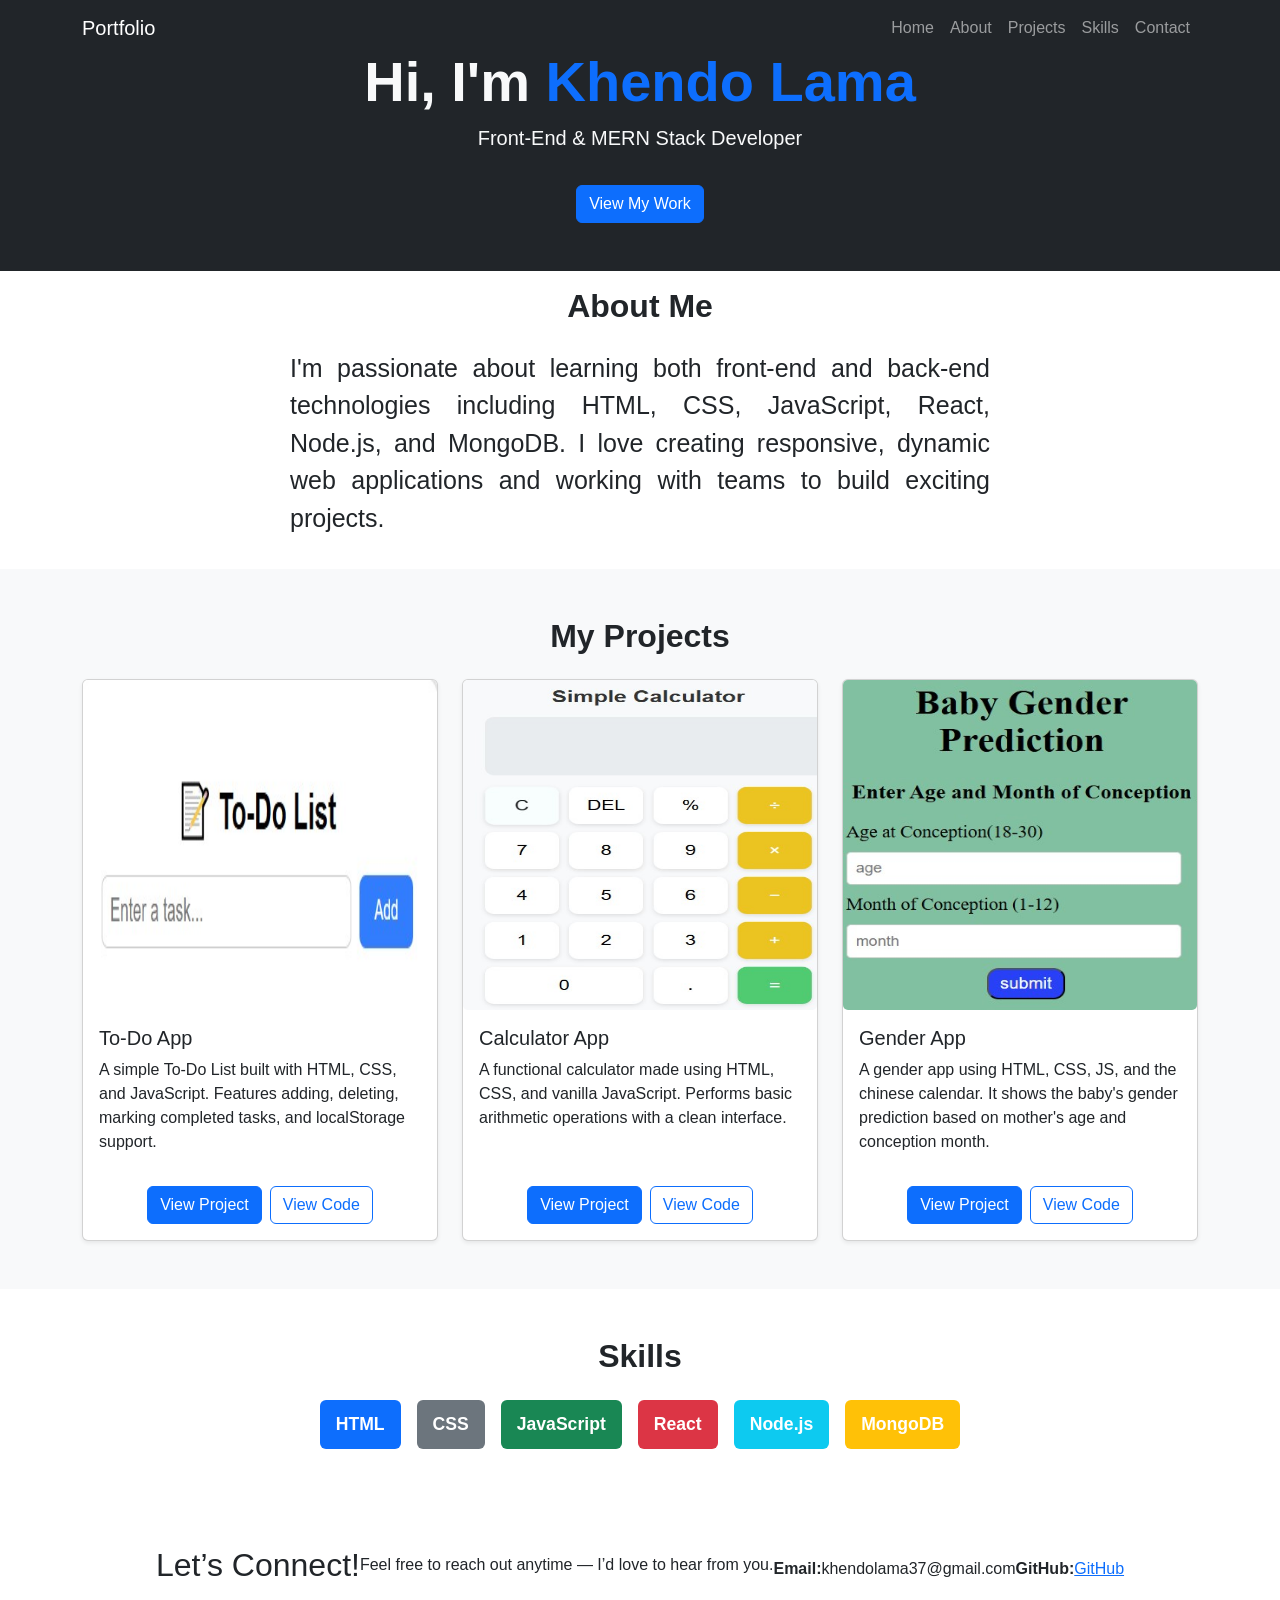
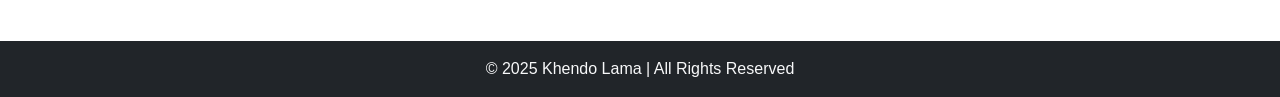
==== index.html @ 61788675 "Update index.html" ====
<!DOCTYPE html>
<html lang="en">
<head>
  <meta charset="UTF-8">
  <meta name="viewport" content="width=device-width, initial-scale=1.0">
  <title>Khendo Omo Lama | Portfolio</title>

  <link href="https://cdn.jsdelivr.net/npm/bootstrap@5.3.3/dist/css/bootstrap.min.css" rel="stylesheet">
  <link rel="stylesheet" href="style.css">
</head>
<body>
  <!-- NAVBAR -->
  <nav class="navbar navbar-expand-lg navbar-dark bg-dark fixed-top">
    <div class="container">
      <a class="navbar-brand" href="#home">Portfolio</a>
      <button class="navbar-toggler" type="button" data-bs-toggle="collapse" data-bs-target="#navbarNav">
        <span class="navbar-toggler-icon"></span>
      </button>
      <div class="collapse navbar-collapse" id="navbarNav">
        <ul class="navbar-nav ms-auto">
          <li class="nav-item"><a class="nav-link" href="#home">Home</a></li>
          <li class="nav-item"><a class="nav-link" href="#about">About</a></li>
          <li class="nav-item"><a class="nav-link" href="#projects">Projects</a></li>
          <li class="nav-item"><a class="nav-link" href="#skills">Skills</a></li>
          <li class="nav-item"><a class="nav-link" href="#contact">Contact</a></li>
        </ul>
      </div>
    </div>
  </nav>

  <!-- HOME SECTION -->
  <section id="home" class="py-5 text-center text-light bg-dark">
    <div class="container">
      <h1 class="display-4 fw-bold">Hi, I'm <span class="text-primary">Khendo Lama</span></h1>
      <p class="lead">Front-End & MERN Stack Developer</p>
      <a href="#projects" class="btn btn-primary mt-3">View My Work</a>
    </div>
  </section>

  <!-- ABOUT SECTION -->
  <section id="about" class="py-3">
    <div class="container text-center">
      <h2 class="fw-bold mb-4">About Me</h2>
      <p class="lead mx-auto" style="max-width: 700px;">
        I'm passionate about learning both front-end and back-end technologies including HTML, CSS, JavaScript, React, Node.js, and MongoDB. I love creating responsive, dynamic web applications and working with teams to build exciting projects.
      </p>
    </div>
  </section>

  <!-- PROJECTS SECTION -->
  <section id="projects" class="py-5 bg-light">
    <div class="container">
      <h2 class="text-center mb-4">My Projects</h2>
      <div class="row row-cols-1 row-cols-md-3 g-4">

        <!-- To-Do App -->
        <div class="col">
          <div class="card shadow-sm h-100 project-card">
            <img src="images/todo.jpg" class="card-img-top project-img" alt="To-Do App">
            <div class="card-body d-flex flex-column">
              <h5 class="card-title">To-Do App</h5>
              <p class="card-text flex-grow-1">
                A simple To-Do List built with HTML, CSS, and JavaScript. Features adding, deleting, marking completed tasks, and localStorage support.
              </p>

              <!-- BUTTONS HERE -->
              <div class="mt-auto text-center d-flex justify-content-center gap-2">
                <a href="https://khendolama.github.io/todo-app/" class="btn btn-primary mt-3" target="_blank">View Project</a>
                <a href="https://github.com/Khendolama/todo-app "class="btn btn-outline-primary mt-3" target="_blank">View Code</a>
              </div>
            </div>
          </div>
        </div>

        <!-- Calculator App -->
        <div class="col">
          <div class="card shadow-sm h-100 project-card">
            <img src="images/calculator.jpg" class="card-img-top project-img" alt="Calculator App">
            <div class="card-body d-flex flex-column">
              <h5 class="card-title">Calculator App</h5>
              <p class="card-text flex-grow-1">
                A functional calculator made using HTML, CSS, and vanilla JavaScript. Performs basic arithmetic operations with a clean interface.
              </p>

              <!-- BUTTONS HERE -->
              <div class="mt-auto text-center d-flex justify-content-center gap-2">
                <a href="https://khendolama.github.io/calculator-app/" class="btn btn-primary mt-3" target="_blank">View Project</a>
                <a href="https://github.com/Khendolama/calculator-app" class="btn btn-outline-primary mt-3" target="_blank">View Code</a>
              </div>
            </div>
          </div>
        </div>

        <!-- Gender App -->
        <div class="col">
          <div class="card shadow-sm h-100 project-card">
            <img src="images/babyGender.jpg" class="card-img-top project-img" alt="Gender App">
            <div class="card-body d-flex flex-column">
              <h5 class="card-title">Gender App</h5>
              <p class="card-text flex-grow-1">
                A gender app using HTML, CSS, JS, and the chinese calendar. It shows the baby's gender prediction based on mother's age and conception month.
              </p>

              <!-- BUTTONS HERE -->
              <div class="mt-auto text-center d-flex justify-content-center gap-2">
                <a href="https://khendolama.github.io/gender-app/" class="btn btn-primary mt-3" target="_blank">View Project</a>
                <a href="https://github.com/Khendolama/gender-prediction-app" class="btn btn-outline-primary mt-3" target="_blank">View Code</a>
              </div>
            </div>
          </div>
        </div>
      </div>
    </div>
  </section>

  <!-- SKILLS SECTION -->
  <section id="skills" class="py-5 text-center">
    <div class="container">
      <h2 class="fw-bold mb-4">Skills</h2>
      <div class="d-flex flex-wrap justify-content-center gap-3">
        <span class="badge bg-primary p-3">HTML</span>
        <span class="badge bg-secondary p-3">CSS</span>
        <span class="badge bg-success p-3">JavaScript</span>
        <span class="badge bg-danger p-3">React</span>
        <span class="badge bg-info p-3">Node.js</span>
        <span class="badge bg-warning p-3">MongoDB</span>
      </div>
    </div>
  </section>

  <!-- CONTACT SECTION -->
  <section id="contact" class="text-center p-5">
    <h2>Let’s Connect!</h2>
    <p class="mt-2">Feel free to reach out anytime — I’d love to hear from you.</p>
    <strong>Email:</strong>khendolama37@gmail.com
    <strong>GitHub:</strong><a href="https://github.com/Khendolama" target="_blank">GitHub</a>
  </section>

  <!-- FOOTER SECTION -->
  <footer class="bg-dark text-light text-center py-3">
    <p class="mb-0">&copy; 2025 Khendo Lama | All Rights Reserved</p>
  </footer>

  <script src="https://cdn.jsdelivr.net/npm/bootstrap@5.3.3/dist/js/bootstrap.bundle.min.js"></script>
  <script src="script.js"></script>
</body>
</html>
---- style.css ----
html {
  scroll-padding-top: 90px; /* Ensures headings never hide under navbar */
}

body {
  font-family: 'Poppins', sans-serif;
}

section {
  display: block;
  padding-top: 30px; 
}

#about p {
  text-align: justify;
  font-size: 25px;
}

#projects h2 {
  font-weight: 700;
}

#home {
  min-height: auto;   
  padding-top: 80px;  
  padding-bottom: 40px;
}

.navbar {
  transition: background-color 0.3s ease;
}

.navbar.scrolled {
  background-color: #000 !important;
}

.card {
  transition: transform 0.3s ease, box-shadow 0.3s ease;
}

.card:hover {
  transform: translateY(-5px);
  box-shadow: 0 8px 16px rgba(0, 0, 0, 0.15);
}

.btn-primary {
  transition: all 0.3s ease;
}

.btn-primary:hover {
  transform: scale(1.05);
}

.badge {
  font-size: 1.1rem;
}

textarea {
  resize: none;
}

#contact {
  display: flex;
  justify-content: center;
  align-items: center;
}

.contact-box {
  display: inline-block;
  background: #ffffff;
  padding: 20px 30px;
  border-radius: 8px;
  width: 420px;
}

.project-img {
  width: 100%;
  height: 330px;     
  /* object-fit: contain;  */
  display: block;
  border-radius: 5px;
}

.project-card {
  transition: transform 0.3s ease, box-shadow 0.3s ease;
}

.project-card:hover {
  transform: translateY(-5px);
  box-shadow: 0 8px 20px rgba(0,0,0,0.2);
}

footer {
  display: block !important;
}
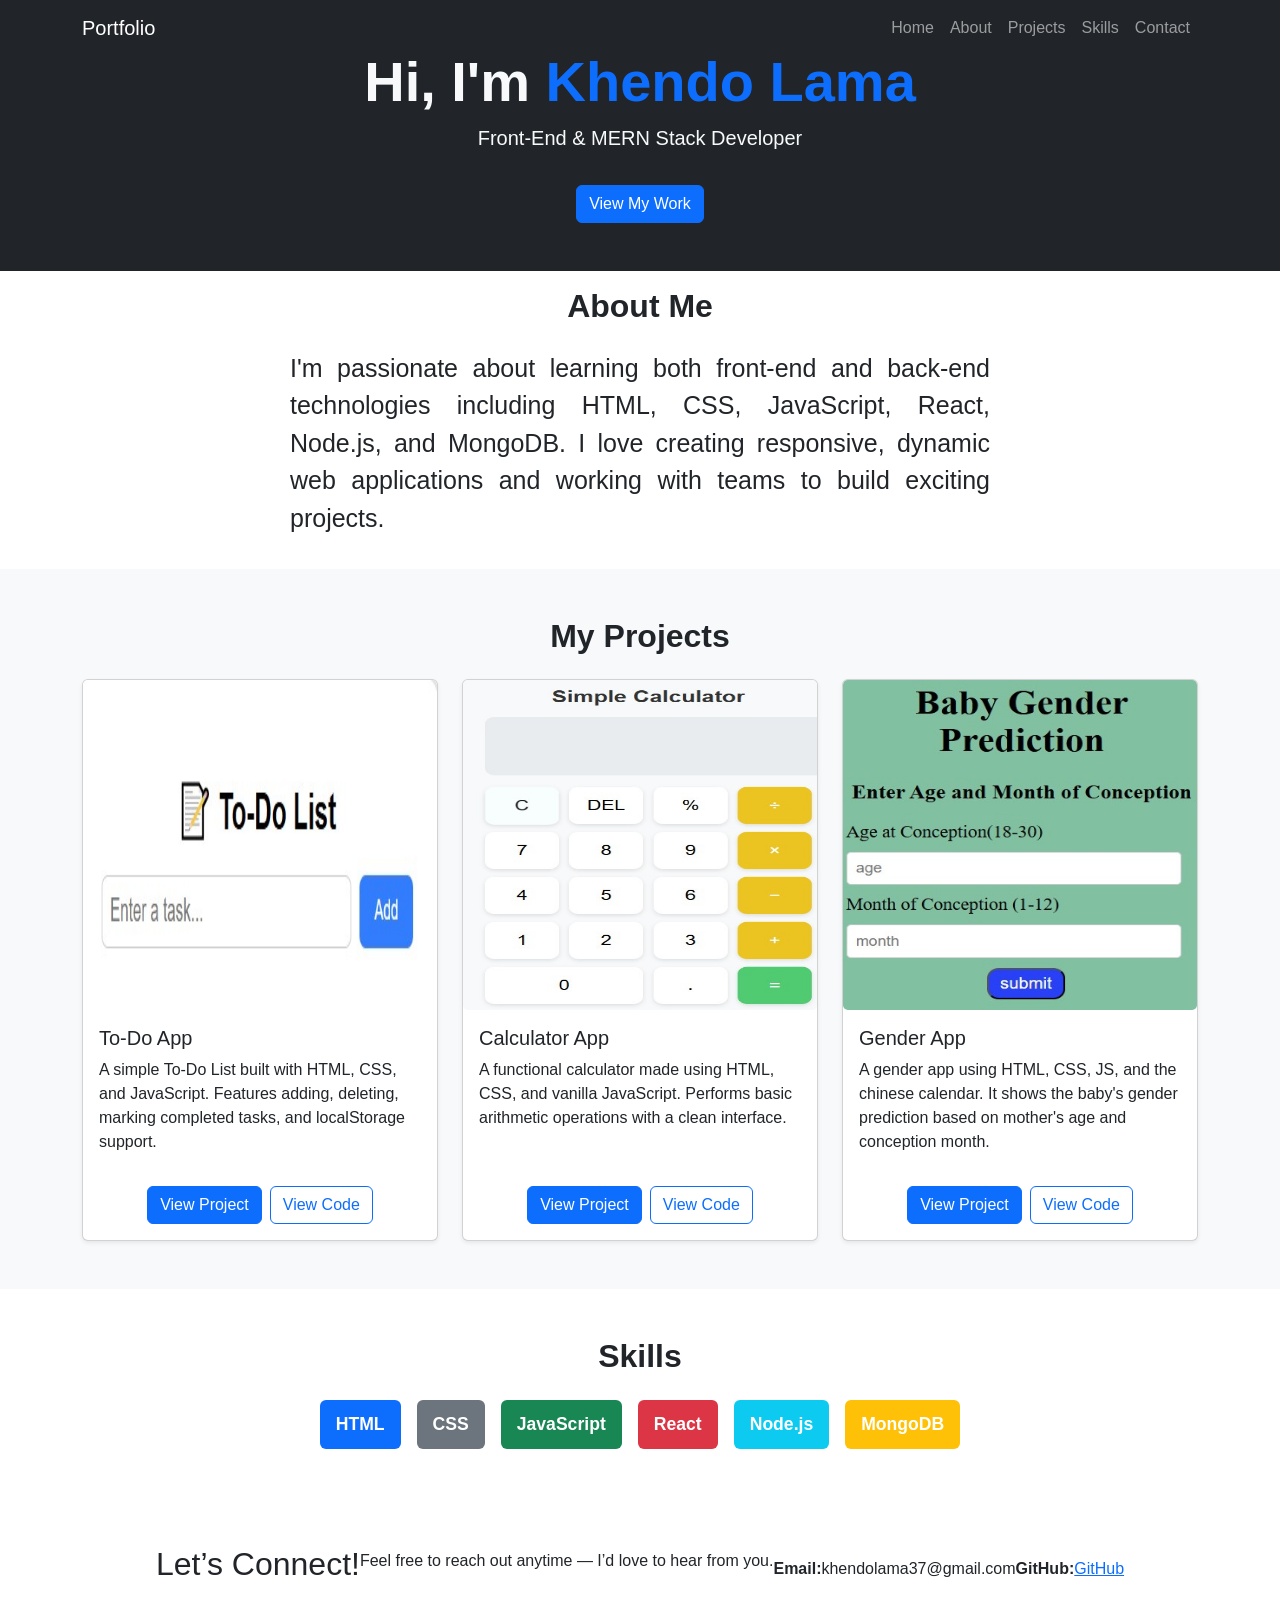
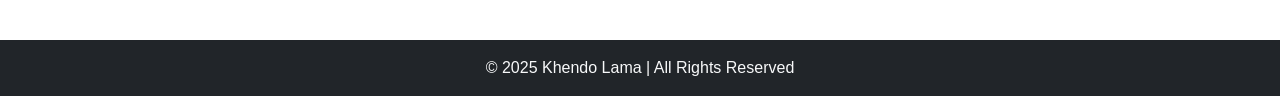
==== commit 77d5fad0: "Update index.html" ====
--- a/index.html
+++ b/index.html
@@ -131,8 +131,8 @@
   <!-- CONTACT SECTION -->
   <section id="contact" class="text-center p-5">
     <h2>Let’s Connect!</h2>
-    <p class="mt-2">Feel free to reach out anytime — I’d love to hear from you.</p>
-    <strong>Email:</strong>khendolama37@gmail.com
+    <p>Feel free to reach out anytime — I’d love to hear from you.</p><br>
+    <strong>Email:</strong>khendolama37@gmail.com <br>
     <strong>GitHub:</strong><a href="https://github.com/Khendolama" target="_blank">GitHub</a>
   </section>
 
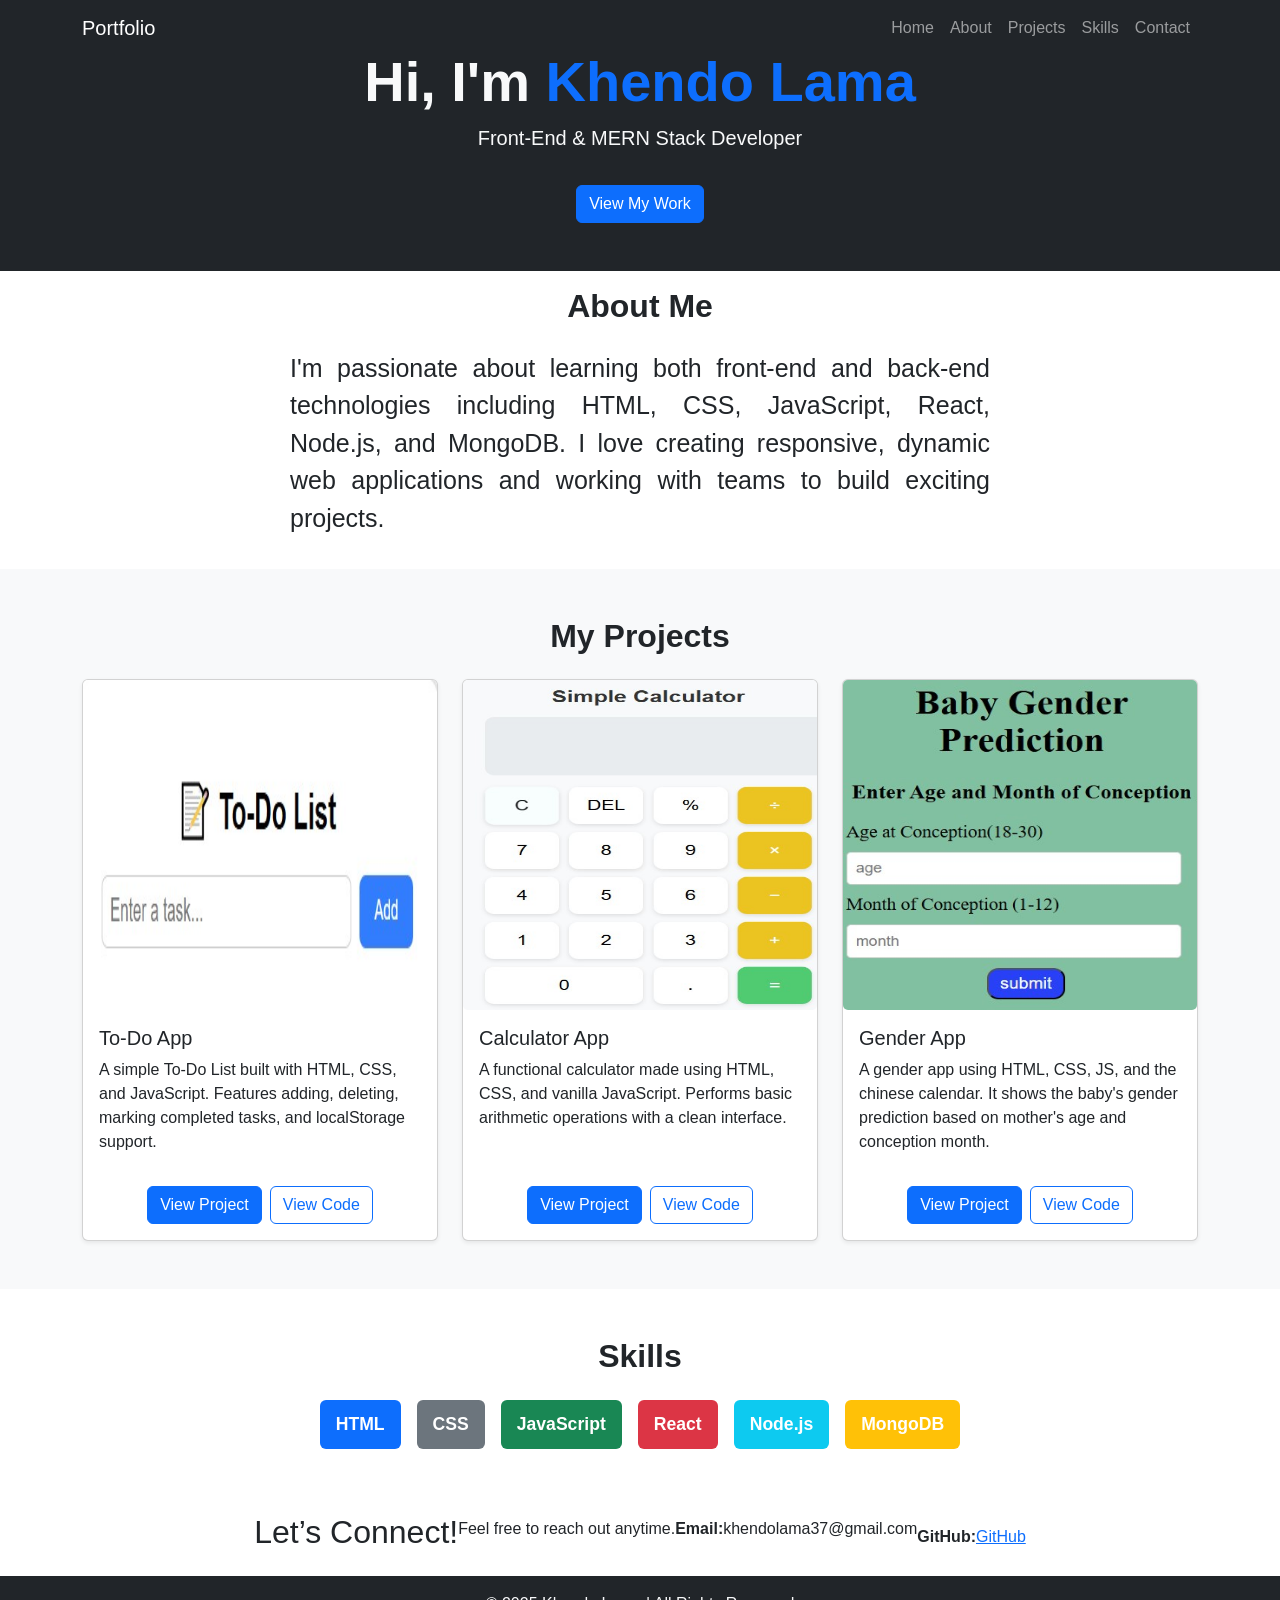
==== commit 9753f79e: "Update index.html" ====
--- a/index.html
+++ b/index.html
@@ -129,10 +129,10 @@
   </section>
 
   <!-- CONTACT SECTION -->
-  <section id="contact" class="text-center p-5">
-    <h2>Let’s Connect!</h2>
-    <p>Feel free to reach out anytime — I’d love to hear from you.</p><br>
-    <strong>Email:</strong>khendolama37@gmail.com <br>
+  <section id="contact" class="text-center p-3">
+    <h2>Let’s Connect!</h2><br>
+    <p>Feel free to reach out anytime.</p><br>
+    <p><strong>Email:</strong>khendolama37@gmail.com</p><br>
     <strong>GitHub:</strong><a href="https://github.com/Khendolama" target="_blank">GitHub</a>
   </section>
 
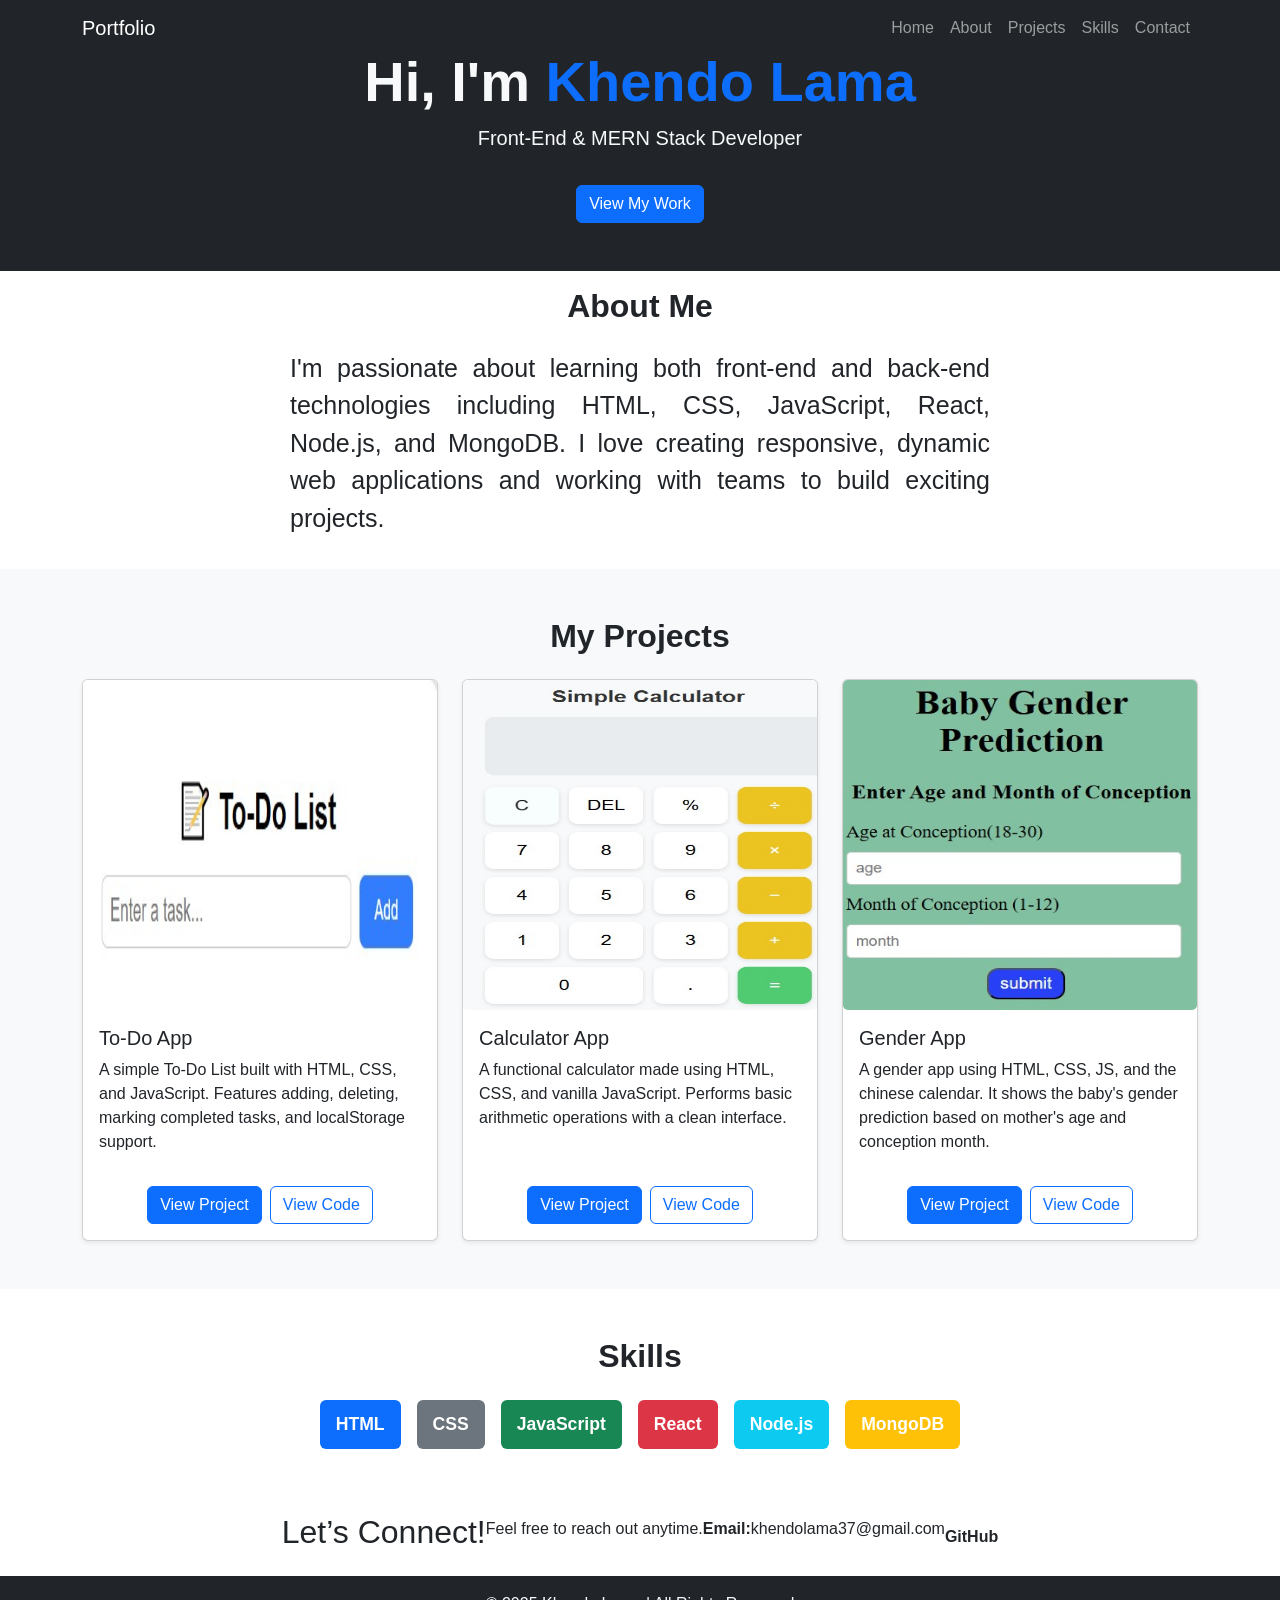
==== commit 25a8436f: "Update index.html" ====
--- a/index.html
+++ b/index.html
@@ -133,7 +133,7 @@
     <h2>Let’s Connect!</h2><br>
     <p>Feel free to reach out anytime.</p><br>
     <p><strong>Email:</strong>khendolama37@gmail.com</p><br>
-    <strong>GitHub:</strong><a href="https://github.com/Khendolama" target="_blank">GitHub</a>
+    <strong><a href="https://github.com/Khendolama" target="_blank"></a>GitHub</strong>
   </section>
 
   <!-- FOOTER SECTION -->
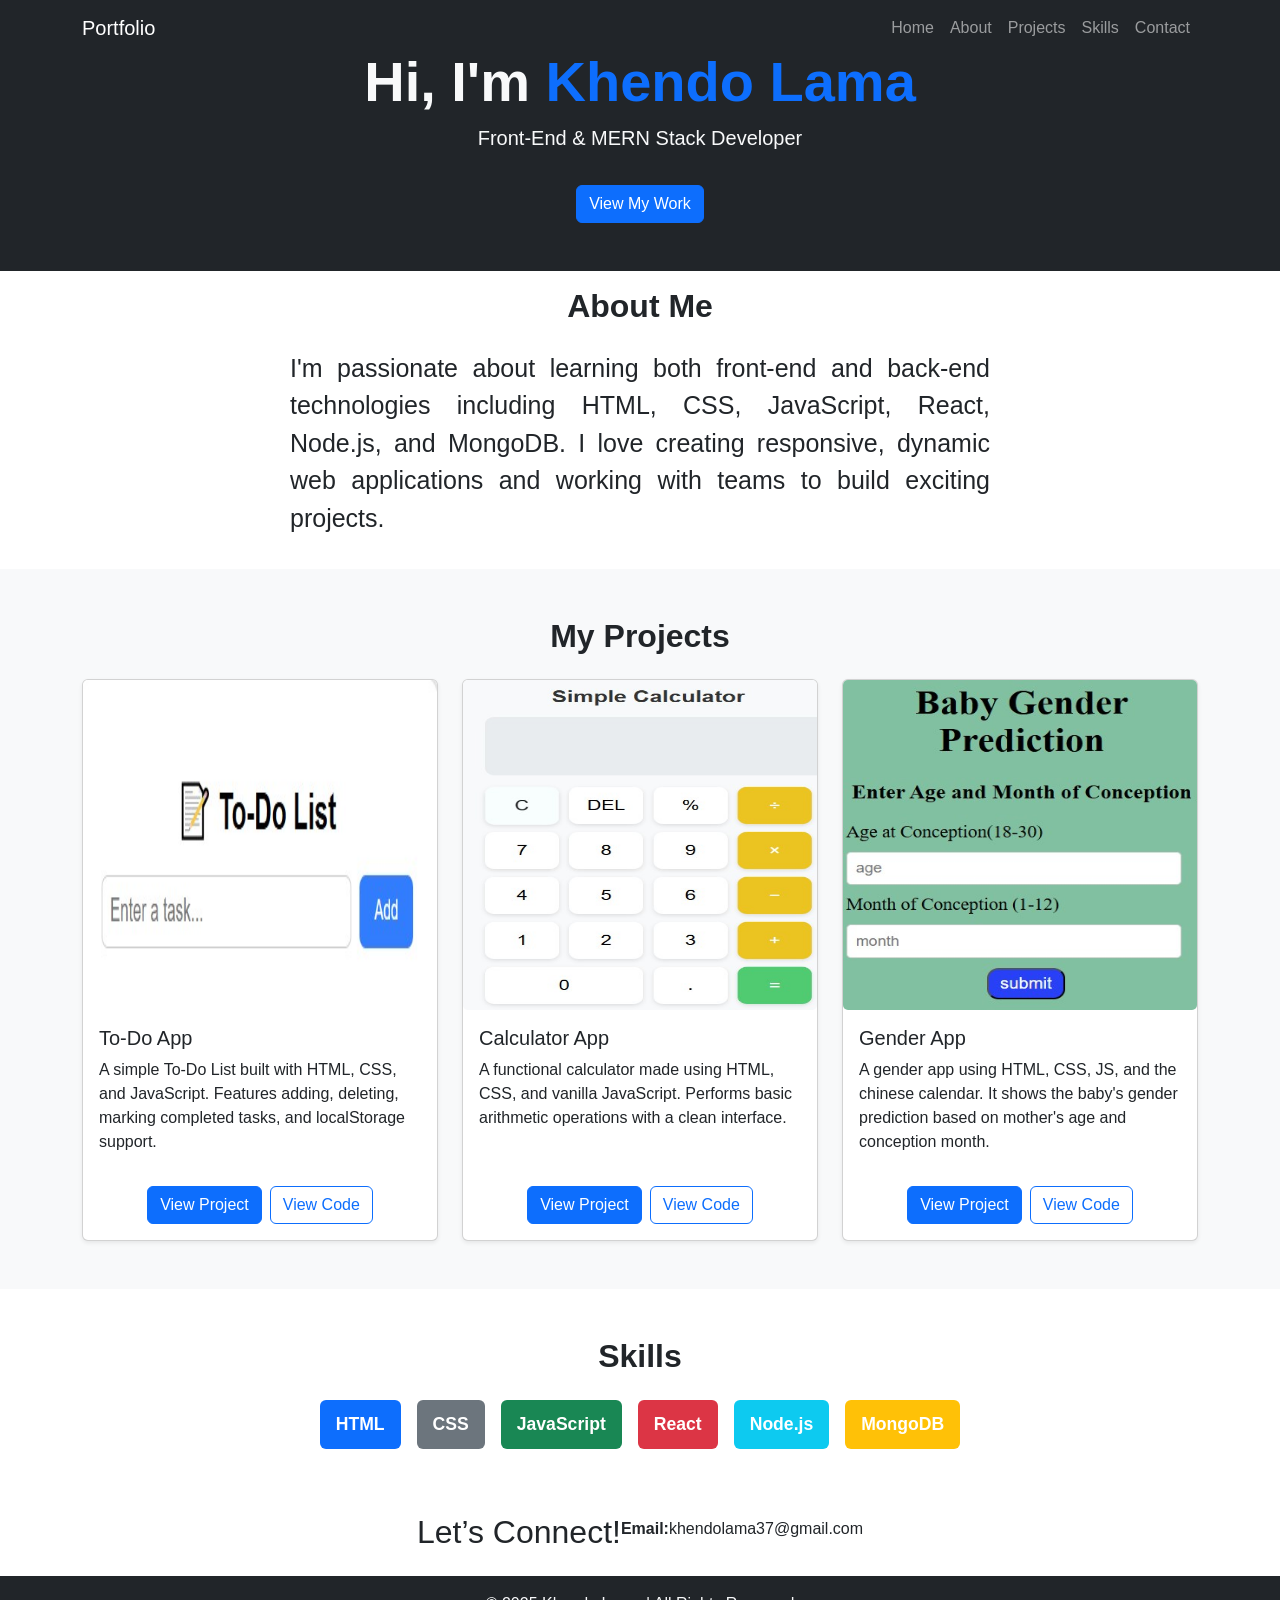
==== commit a2033d8b: "Update index.html" ====
--- a/index.html
+++ b/index.html
@@ -130,10 +130,8 @@
 
   <!-- CONTACT SECTION -->
   <section id="contact" class="text-center p-3">
-    <h2>Let’s Connect!</h2><br>
-    <p>Feel free to reach out anytime.</p><br>
-    <p><strong>Email:</strong>khendolama37@gmail.com</p><br>
-    <strong><a href="https://github.com/Khendolama" target="_blank"></a>GitHub</strong>
+    <h2>Let’s Connect!</h2>
+    <p><strong>Email:</strong>khendolama37@gmail.com</p>
   </section>
 
   <!-- FOOTER SECTION -->
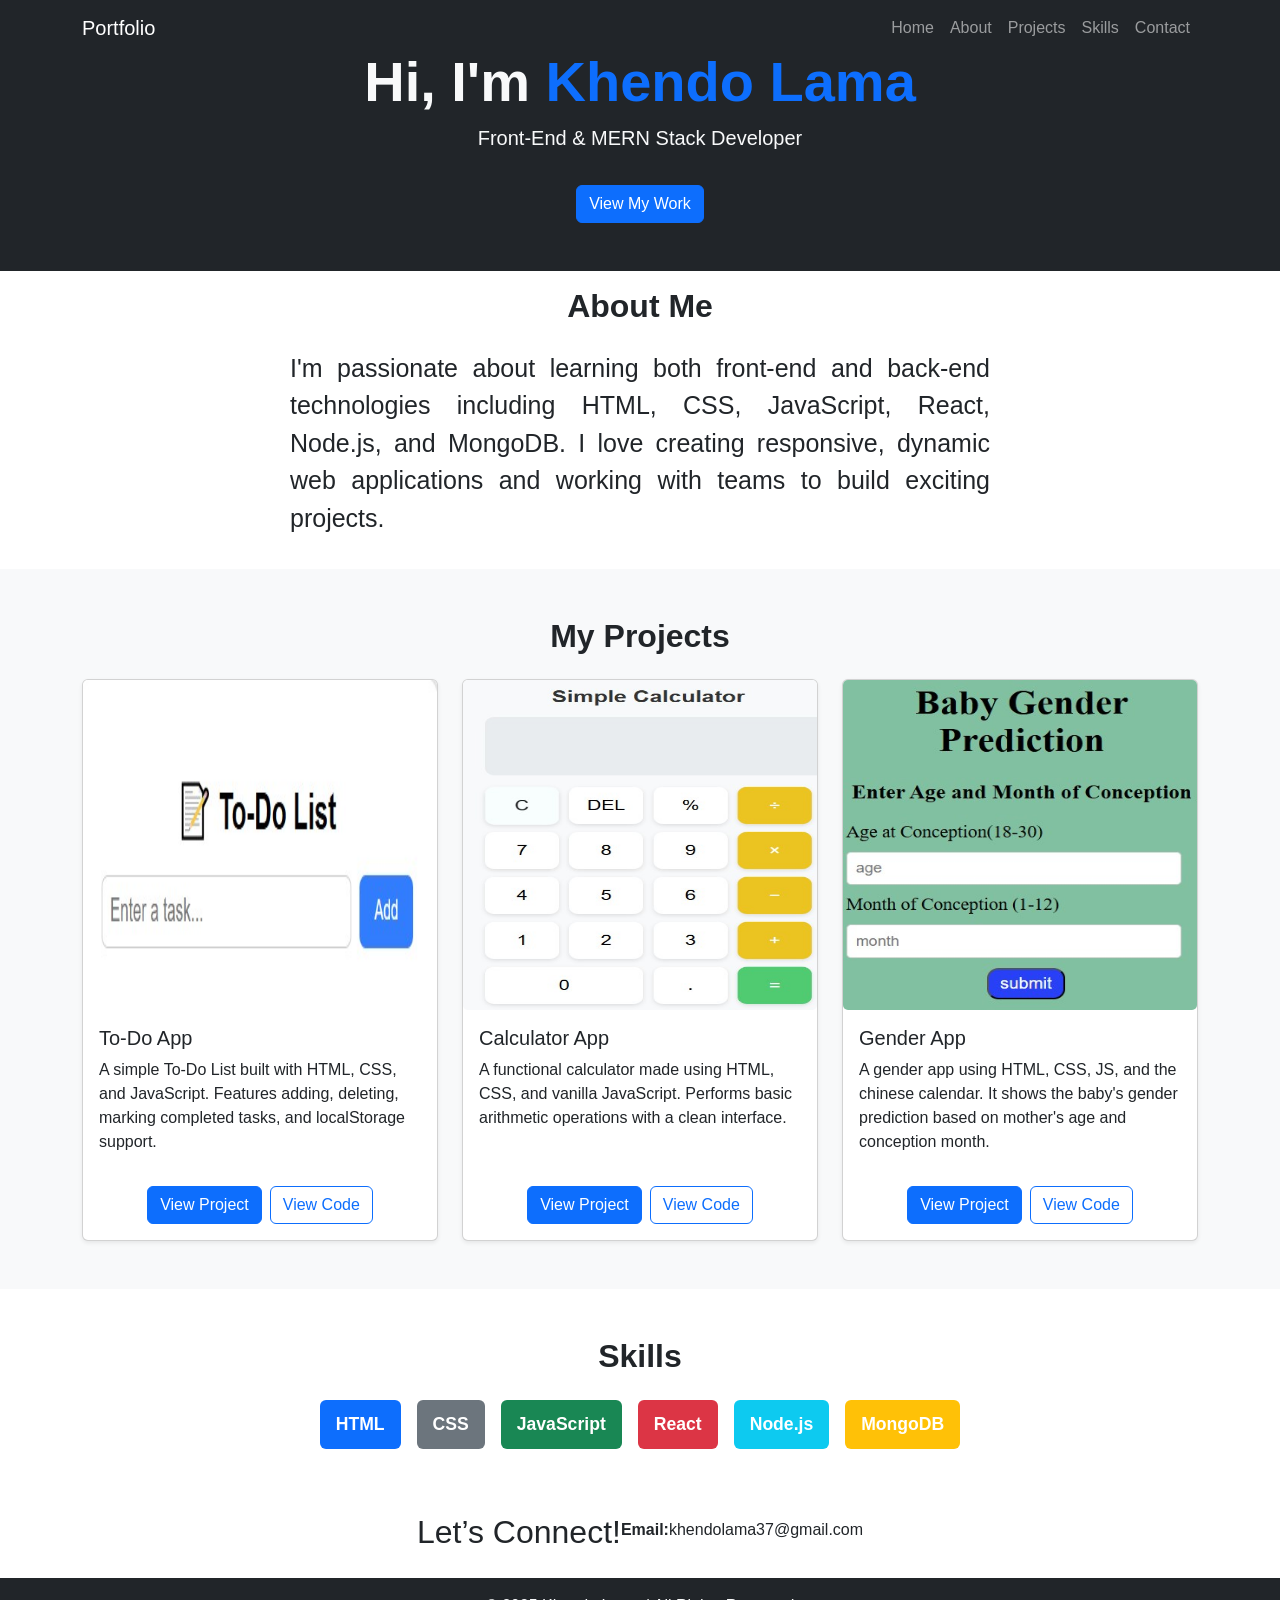
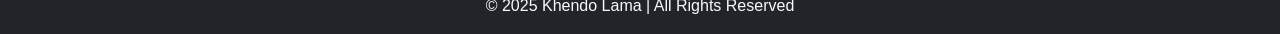
==== commit 46550dbc: "Update index.html" ====
--- a/index.html
+++ b/index.html
@@ -130,8 +130,8 @@
 
   <!-- CONTACT SECTION -->
   <section id="contact" class="text-center p-3">
-    <h2>Let’s Connect!</h2>
-    <p><strong>Email:</strong>khendolama37@gmail.com</p>
+    <h2 style="display: block; margin-bottom: 10px;">Let’s Connect!</h2>
+    <p style="display: block;"> <strong>Email:</strong>khendolama37@gmail.com</p>
   </section>
 
   <!-- FOOTER SECTION -->
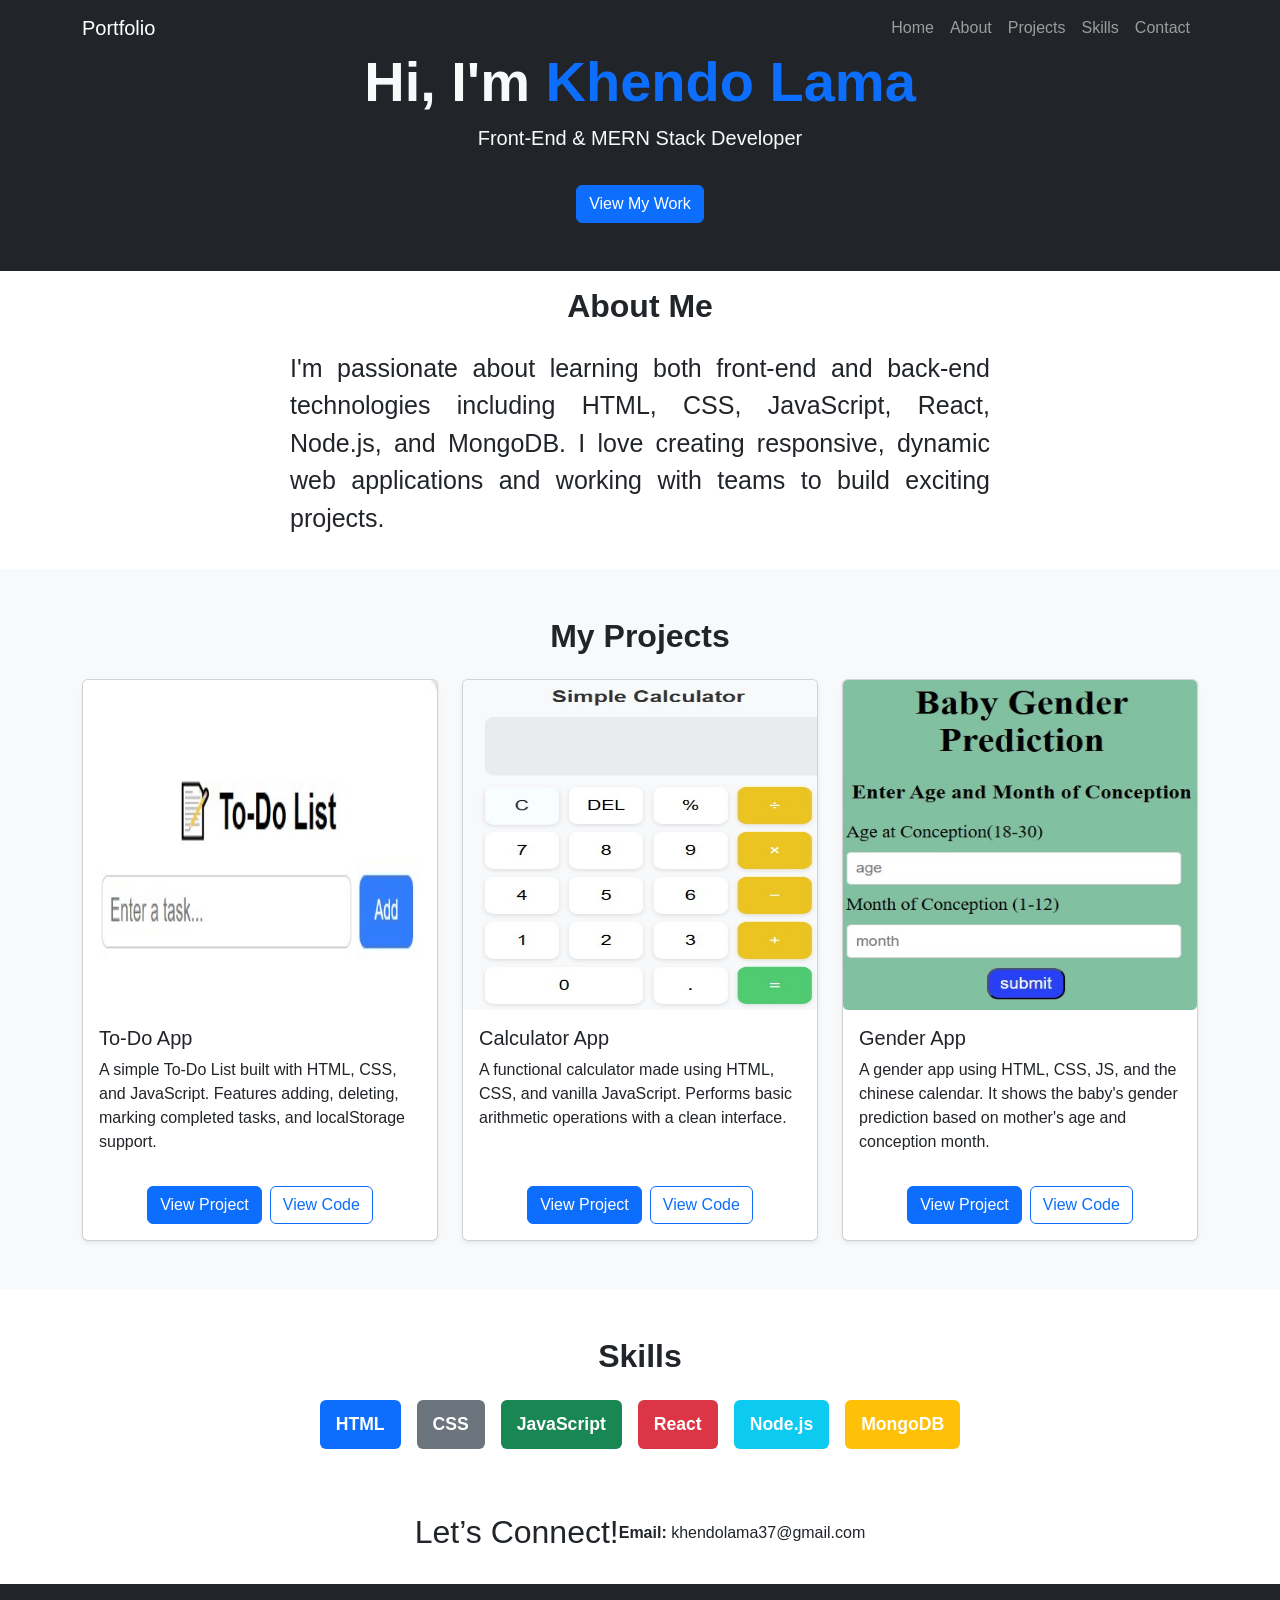
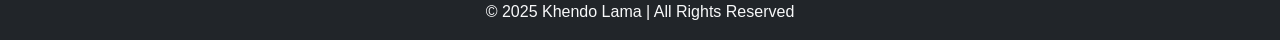
==== commit ff3e21cd: "Update index.html" ====
--- a/index.html
+++ b/index.html
@@ -130,8 +130,8 @@
 
   <!-- CONTACT SECTION -->
   <section id="contact" class="text-center p-3">
-    <h2 style="display: block; margin-bottom: 10px;">Let’s Connect!</h2>
-    <p style="display: block;"> <strong>Email:</strong>khendolama37@gmail.com</p>
+    <h2 class="mb-3">Let’s Connect!</h2>
+    <p><strong>Email:</strong> khendolama37@gmail.com</p>
   </section>
 
   <!-- FOOTER SECTION -->
